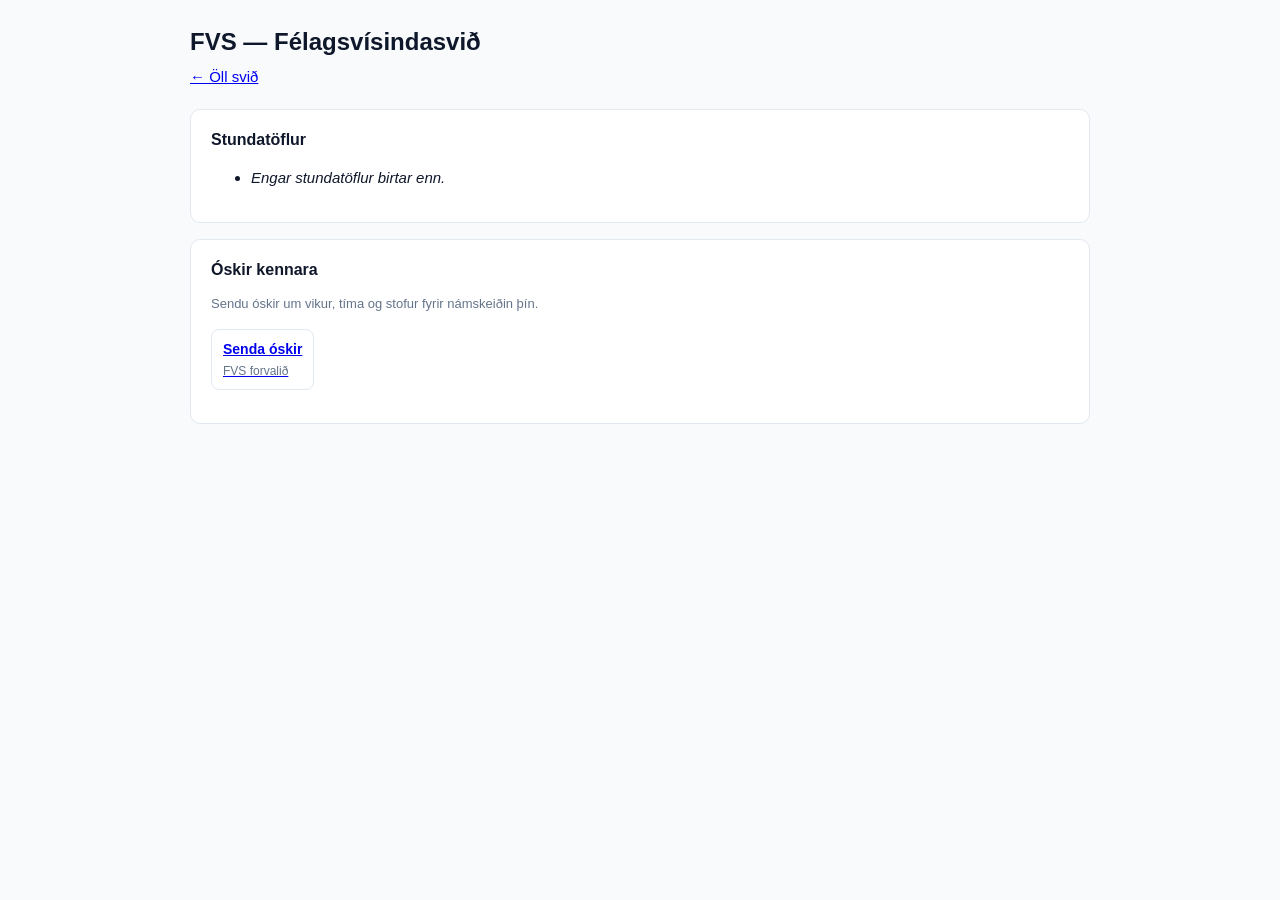
==== fvs/index.html @ bee3db54 "Timetable site: faculty pages, PDFs and the teacher-wishes page Static site for GitHub Pages. Facult" ====
<!doctype html>
<html lang="is">
<head>
<meta charset="utf-8">
<meta name="viewport" content="width=device-width, initial-scale=1">
<title>Stundatöflur — FVS</title>
<link rel="stylesheet" href="../oskir/style.css">
</head>
<body>

<header class="page-head">
  <h1>FVS — Félagsvísindasvið</h1>
  <p class="lede"><a href="../">&larr; Öll svið</a></p>
</header>

<main>
  <section class="card">
    <h2>Stundatöflur</h2>
    <!-- One link per PDF in pdf/, listed by hand. GitHub Pages serves
         static files only - there is no directory index to generate this
         from, and a stale hand-written link is easier to notice than a
         file that quietly stopped being published. -->
    <ul>
      <li><em>Engar stundatöflur birtar enn.</em></li>
      <!-- <li><a href="pdf/fvs-hugbunadarverkfraedi-1ar.pdf">Hugbúnaðarverkfræði 1. ár</a></li> -->
    </ul>
  </section>

  <section class="card">
    <h2>Óskir kennara</h2>
    <p class="hint">Sendu óskir um vikur, tíma og stofur fyrir námskeiðin þín.</p>
    <p><a class="room-btn" href="../oskir/?school=fvs" style="display:inline-flex">
      <span class="room-name">Senda óskir</span>
      <span class="room-meta">FVS forvalið</span></a></p>
  </section>
</main>

</body>
</html>
---- oskir/style.css ----
/* Deliberately close to Spoi's own dialogs (TeacherRequest.html,
   Stundatoflur.html): same neutral surface, same blue accent, same
   tri-state colours for a slot. A teacher who has seen one should not have
   to learn the other. */
:root {
  --bg: #f8fafc;
  --surface: #ffffff;
  --border: #e2e8f0;
  --border-strong: #cbd5e1;
  --text: #0f172a;
  --muted: #64748b;
  --accent: #2563eb;
  --accent-soft: #dbeafe;
  --prefer: #16a34a;
  --prefer-soft: #dcfce7;
  --avoid: #dc2626;
  --avoid-soft: #fee2e2;
  --radius: 10px;
}

* { box-sizing: border-box; }

body {
  margin: 0;
  padding: 24px 16px 64px;
  background: var(--bg);
  color: var(--text);
  font: 15px/1.5 -apple-system, BlinkMacSystemFont, "Segoe UI", Roboto, Helvetica, Arial, sans-serif;
}

main, .page-head { max-width: 900px; margin: 0 auto; }

.page-head h1 { margin: 0 0 6px; font-size: 24px; }
.lede { margin: 0 0 20px; color: var(--muted); max-width: 62ch; }

.card {
  background: var(--surface);
  border: 1px solid var(--border);
  border-radius: var(--radius);
  padding: 18px 20px;
  margin-bottom: 16px;
}

.card h2 {
  margin: 0 0 12px;
  font-size: 16px;
  display: flex;
  align-items: center;
  gap: 10px;
}

.step {
  display: inline-flex;
  align-items: center;
  justify-content: center;
  width: 22px;
  height: 22px;
  border-radius: 50%;
  background: var(--accent-soft);
  color: var(--accent);
  font-size: 12px;
  font-weight: 700;
  flex: none;
}

.hint { margin: 0 0 12px; color: var(--muted); font-size: 13px; }
.hint b { font-weight: 600; }

.swatch-prefer { color: var(--prefer); }
.swatch-avoid { color: var(--avoid); }

.field-row { display: flex; flex-wrap: wrap; gap: 12px; }
.field { display: flex; flex-direction: column; gap: 4px; flex: 1 1 220px; font-size: 13px; }
.field > span { color: var(--muted); }
.field small { font-weight: 400; }

select, input[type="text"], input[type="email"], textarea {
  font: inherit;
  padding: 8px 10px;
  border: 1px solid var(--border-strong);
  border-radius: 8px;
  background: var(--surface);
  color: var(--text);
  width: 100%;
}

textarea { resize: vertical; }

/* --- weeks --------------------------------------------------------- */
.week-grid { display: flex; flex-wrap: wrap; gap: 6px; }

.week-btn {
  font: inherit;
  min-width: 44px;
  padding: 7px 8px;
  border: 1px solid var(--border-strong);
  border-radius: 8px;
  background: var(--surface);
  color: var(--text);
  cursor: pointer;
}

.week-btn.selected {
  background: var(--accent);
  border-color: var(--accent);
  color: #fff;
  font-weight: 600;
}

.toolbar { margin-top: 10px; display: flex; gap: 14px; }

.link-btn {
  border: none;
  background: none;
  padding: 0;
  color: var(--accent);
  font: inherit;
  cursor: pointer;
  text-decoration: underline;
}

/* --- slot grid ----------------------------------------------------- */
/* One column per weekday plus a time gutter, mirroring Spoi's own
   slotGrid so the layout reads the same way. */
.slot-grid {
  display: grid;
  grid-template-columns: 68px repeat(5, 1fr);
  gap: 4px;
  min-width: 460px;
  overflow-x: auto;
}

.slot-head { font-size: 12px; font-weight: 600; text-align: center; color: var(--muted); padding: 4px 0; }
.slot-time { font-size: 11px; color: var(--muted); display: flex; align-items: center; }

.slot-btn {
  font: inherit;
  font-size: 11px;
  padding: 9px 2px;
  border: 1px solid var(--border);
  border-radius: 6px;
  background: var(--surface);
  color: var(--muted);
  cursor: pointer;
  min-height: 34px;
}

.slot-btn.preferred { background: var(--prefer-soft); border-color: var(--prefer); color: var(--prefer); font-weight: 600; }
.slot-btn.blocked   { background: var(--avoid-soft);  border-color: var(--avoid);  color: var(--avoid);  font-weight: 600; }

/* --- rooms --------------------------------------------------------- */
.room-list { display: grid; grid-template-columns: repeat(auto-fill, minmax(210px, 1fr)); gap: 8px; }

.room-btn {
  font: inherit;
  text-align: left;
  padding: 9px 11px;
  border: 1px solid var(--border);
  border-radius: 8px;
  background: var(--surface);
  cursor: pointer;
  display: flex;
  flex-direction: column;
  gap: 2px;
}

.room-btn .room-name { font-weight: 600; font-size: 14px; }
.room-btn .room-meta { font-size: 12px; color: var(--muted); }

.room-btn.preferred { background: var(--prefer-soft); border-color: var(--prefer); }
.room-btn.blocked   { background: var(--avoid-soft);  border-color: var(--avoid); }
.room-btn.preferred .room-meta,
.room-btn.blocked .room-meta { color: inherit; }

/* --- submit -------------------------------------------------------- */
.submit-card { display: flex; align-items: center; gap: 16px; flex-wrap: wrap; }

.primary {
  font: inherit;
  font-weight: 600;
  padding: 10px 20px;
  border: none;
  border-radius: 8px;
  background: var(--accent);
  color: #fff;
  cursor: pointer;
}

.primary:disabled { opacity: .55; cursor: default; }

.status { margin: 0; font-size: 13px; color: var(--muted); }
.status.ok { color: var(--prefer); font-weight: 600; }
.status.err { color: var(--avoid); font-weight: 600; }

@media (max-width: 560px) {
  .slot-grid { grid-template-columns: 56px repeat(5, 1fr); min-width: 420px; }
}
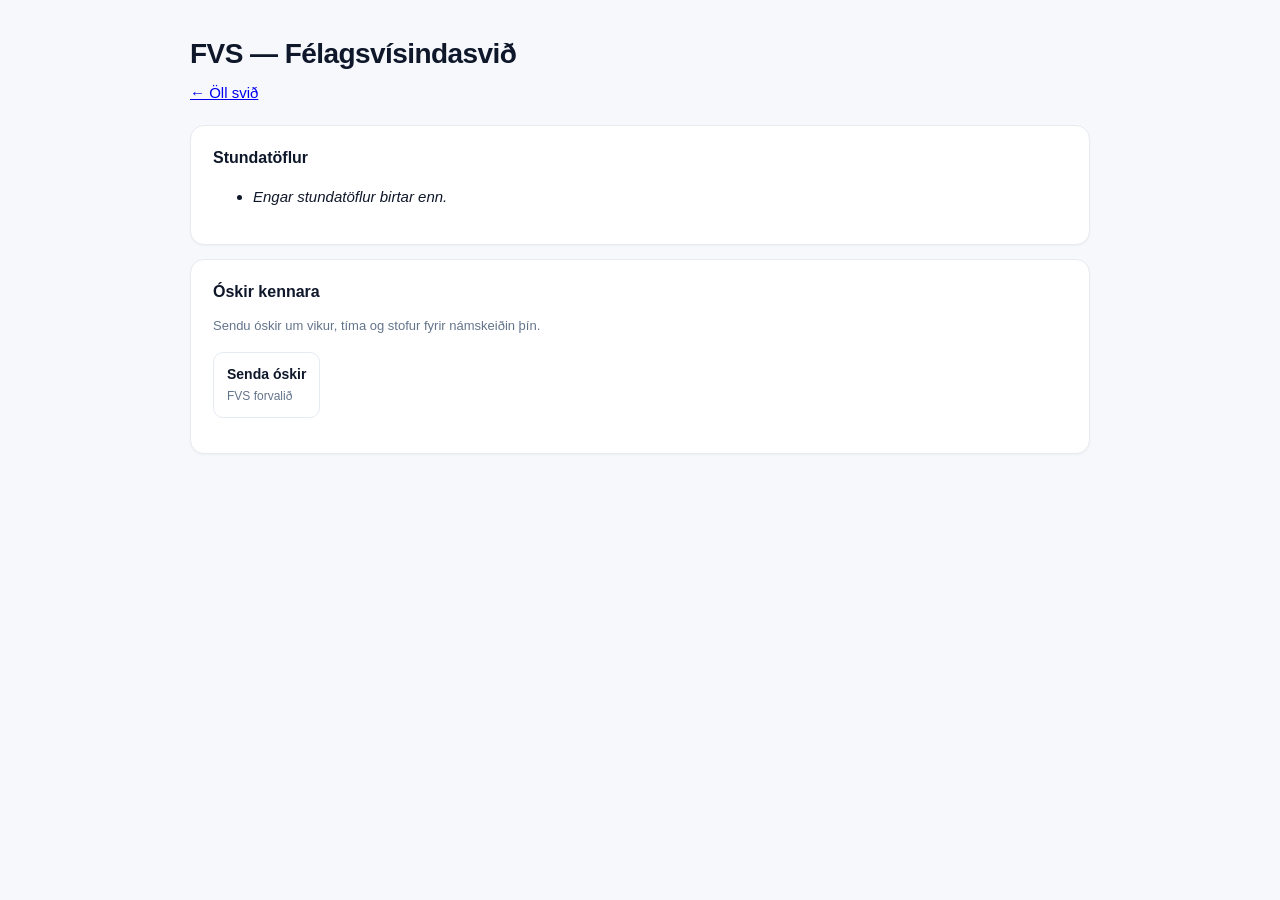
==== commit 6333d131: "Timetable lists are written by Spoi between markers Co-Authored-By: Claude Opus 5.5 <noreply@anthrop" ====
--- a/fvs/index.html
+++ b/fvs/index.html
@@ -16,14 +16,13 @@
 <main>
   <section class="card">
     <h2>Stundatöflur</h2>
-    <!-- One link per PDF in pdf/, listed by hand. GitHub Pages serves
-         static files only - there is no directory index to generate this
-         from, and a stale hand-written link is easier to notice than a
-         file that quietly stopped being published. -->
+    <!-- Written by Spoi ("Birta á vef" in Stundatöflur): everything
+         between the two spoi markers is replaced on each publish. -->
+    <!-- spoi:timetables:start -->
     <ul>
       <li><em>Engar stundatöflur birtar enn.</em></li>
-      <!-- <li><a href="pdf/fvs-hugbunadarverkfraedi-1ar.pdf">Hugbúnaðarverkfræði 1. ár</a></li> -->
     </ul>
+    <!-- spoi:timetables:end -->
   </section>
 
   <section class="card">
--- a/oskir/style.css
+++ b/oskir/style.css
@@ -3,42 +3,77 @@
    tri-state colours for a slot. A teacher who has seen one should not have
    to learn the other. */
 :root {
-  --bg: #f8fafc;
+  --bg: #f6f8fb;
   --surface: #ffffff;
-  --border: #e2e8f0;
+  --border: #e6ebf2;
   --border-strong: #cbd5e1;
   --text: #0f172a;
   --muted: #64748b;
   --accent: #2563eb;
-  --accent-soft: #dbeafe;
-  --prefer: #16a34a;
-  --prefer-soft: #dcfce7;
-  --avoid: #dc2626;
-  --avoid-soft: #fee2e2;
-  --radius: 10px;
+  --accent-soft: #e8f0fe;
+  --prefer: #15803d;
+  --prefer-soft: #e7f8ed;
+  --avoid: #be123c;
+  --avoid-soft: #fdeef1;
+  --radius: 14px;
+  --shadow-sm: 0 1px 2px rgba(15, 23, 42, .04);
+  --shadow-md: 0 4px 16px rgba(15, 23, 42, .06);
+  --ring: 0 0 0 3px rgba(37, 99, 235, .18);
+}
+
+/* Respects the reader's own setting rather than imposing one - a teacher
+   filling this in on a phone in a dark room should not be flashbanged. */
+@media (prefers-color-scheme: dark) {
+  :root {
+    --bg: #0b1220;
+    --surface: #131c2e;
+    --border: #24304a;
+    --border-strong: #35425f;
+    --text: #e8edf6;
+    --muted: #9aa8bf;
+    --accent: #6ea8fe;
+    --accent-soft: #1c2a45;
+    --prefer: #58d68d;
+    --prefer-soft: #16301f;
+    --avoid: #f87f96;
+    --avoid-soft: #35161f;
+    --shadow-sm: none;
+    --shadow-md: 0 4px 18px rgba(0, 0, 0, .35);
+    --ring: 0 0 0 3px rgba(110, 168, 254, .25);
+  }
 }
 
 * { box-sizing: border-box; }
 
 body {
   margin: 0;
-  padding: 24px 16px 64px;
+  padding: 32px 16px 72px;
   background: var(--bg);
   color: var(--text);
-  font: 15px/1.5 -apple-system, BlinkMacSystemFont, "Segoe UI", Roboto, Helvetica, Arial, sans-serif;
+  font: 15px/1.55 -apple-system, BlinkMacSystemFont, "Segoe UI", Roboto, Helvetica, Arial, sans-serif;
+  -webkit-font-smoothing: antialiased;
+}
+
+/* Every interactive element gets the same visible focus ring. Keyboard
+   users have to be able to see where they are in a form of ~70 buttons. */
+:where(button, select, input, textarea, summary, a):focus-visible {
+  outline: none;
+  box-shadow: var(--ring);
+  border-radius: 8px;
 }
 
 main, .page-head { max-width: 900px; margin: 0 auto; }
 
-.page-head h1 { margin: 0 0 6px; font-size: 24px; }
+.page-head h1 { margin: 0 0 6px; font-size: clamp(22px, 4vw, 28px); letter-spacing: -.02em; }
 .lede { margin: 0 0 20px; color: var(--muted); max-width: 62ch; }
 
 .card {
   background: var(--surface);
   border: 1px solid var(--border);
   border-radius: var(--radius);
-  padding: 18px 20px;
-  margin-bottom: 16px;
+  padding: 20px 22px;
+  margin-bottom: 14px;
+  box-shadow: var(--shadow-sm);
 }
 
 .card h2 {
@@ -51,6 +86,7 @@
 
 .step {
   display: inline-flex;
+  box-shadow: inset 0 0 0 1px rgba(37, 99, 235, .18);
   align-items: center;
   justify-content: center;
   width: 22px;
@@ -74,15 +110,18 @@
 .field > span { color: var(--muted); }
 .field small { font-weight: 400; }
 
-select, input[type="text"], input[type="email"], textarea {
-  font: inherit;
-  padding: 8px 10px;
+select, input[type="text"], input[type="email"], input[type="search"], textarea {
+  font: inherit;
+  padding: 9px 12px;
   border: 1px solid var(--border-strong);
-  border-radius: 8px;
+  border-radius: 10px;
   background: var(--surface);
   color: var(--text);
   width: 100%;
-}
+  transition: border-color .15s ease, box-shadow .15s ease;
+}
+
+select:hover, input:hover, textarea:hover { border-color: var(--accent); }
 
 textarea { resize: vertical; }
 
@@ -91,14 +130,18 @@
 
 .week-btn {
   font: inherit;
-  min-width: 44px;
-  padding: 7px 8px;
+  min-width: 46px;
+  padding: 8px;
   border: 1px solid var(--border-strong);
-  border-radius: 8px;
+  border-radius: 10px;
   background: var(--surface);
   color: var(--text);
   cursor: pointer;
-}
+  transition: transform .08s ease, background .15s ease, border-color .15s ease;
+}
+
+.week-btn:hover { border-color: var(--accent); }
+.week-btn:active { transform: scale(.94); }
 
 .week-btn.selected {
   background: var(--accent);
@@ -138,12 +181,16 @@
   font-size: 11px;
   padding: 9px 2px;
   border: 1px solid var(--border);
-  border-radius: 6px;
+  border-radius: 8px;
   background: var(--surface);
   color: var(--muted);
   cursor: pointer;
-  min-height: 34px;
-}
+  min-height: 36px;
+  transition: transform .08s ease, background .15s ease, border-color .15s ease;
+}
+
+.slot-btn:hover { border-color: var(--accent); }
+.slot-btn:active { transform: scale(.93); }
 
 .slot-btn.preferred { background: var(--prefer-soft); border-color: var(--prefer); color: var(--prefer); font-weight: 600; }
 .slot-btn.blocked   { background: var(--avoid-soft);  border-color: var(--avoid);  color: var(--avoid);  font-weight: 600; }
@@ -153,16 +200,23 @@
 
 .room-btn {
   font: inherit;
+  color: var(--text);
   text-align: left;
-  padding: 9px 11px;
+  padding: 11px 13px;
   border: 1px solid var(--border);
-  border-radius: 8px;
+  border-radius: 10px;
   background: var(--surface);
   cursor: pointer;
   display: flex;
   flex-direction: column;
   gap: 2px;
-}
+  text-decoration: none;
+  transition: transform .08s ease, background .15s ease, border-color .15s ease,
+              box-shadow .15s ease;
+}
+
+.room-btn:hover { border-color: var(--accent); box-shadow: var(--shadow-md); }
+.room-btn:active { transform: scale(.985); }
 
 .room-btn .room-name { font-weight: 600; font-size: 14px; }
 .room-btn .room-meta { font-size: 12px; color: var(--muted); }
@@ -177,14 +231,20 @@
 
 .primary {
   font: inherit;
+  font-size: 15px;
   font-weight: 600;
-  padding: 10px 20px;
+  padding: 12px 26px;
   border: none;
-  border-radius: 8px;
+  border-radius: 10px;
   background: var(--accent);
   color: #fff;
   cursor: pointer;
-}
+  box-shadow: var(--shadow-md);
+  transition: transform .08s ease, filter .15s ease;
+}
+
+.primary:hover:not(:disabled) { filter: brightness(1.06); }
+.primary:active:not(:disabled) { transform: translateY(1px); }
 
 .primary:disabled { opacity: .55; cursor: default; }
 
@@ -195,3 +255,96 @@
 @media (max-width: 560px) {
   .slot-grid { grid-template-columns: 56px repeat(5, 1fr); min-width: 420px; }
 }
+
+/* --- summary -------------------------------------------------------- */
+/* Nothing about a tri-state button says what the page will actually
+   SEND, and a submission that silently carried no selections looks
+   identical to a successful one. This is the last thing read before the
+   button, so an empty line is noticed before it becomes an empty column
+   in the sheet. */
+.summary { display: flex; flex-direction: column; gap: 6px; font-size: 13px; }
+.summary-row { display: flex; gap: 8px; }
+.summary-label { color: var(--muted); flex: 0 0 120px; }
+.summary-value { flex: 1; }
+.summary-value.empty { color: var(--avoid); }
+
+/* --- search beyond the course's own list ---------------------------- */
+/* Collapsed by default: most teachers want one of the rooms already
+   offered, and an open search box invites treating the curated list as
+   optional. Opening it is a deliberate act. */
+.more-rooms {
+  margin-top: 16px;
+  border-top: 1px solid var(--border);
+  padding-top: 14px;
+}
+
+.more-rooms > summary {
+  cursor: pointer;
+  font-size: 13px;
+  font-weight: 600;
+  color: var(--accent);
+  list-style: none;
+}
+
+.more-rooms > summary::-webkit-details-marker { display: none; }
+.more-rooms > summary::before { content: '+ '; }
+.more-rooms[open] > summary::before { content: '\2212 '; }
+.more-rooms[open] > summary { margin-bottom: 10px; }
+.more-rooms #roomSearchResults { margin-top: 10px; }
+
+/* --- course combobox ------------------------------------------------ */
+/* The results float over the card rather than pushing it down, so the
+   page does not jump on every keystroke. */
+.combo { position: relative; }
+
+.combo-results {
+  position: absolute;
+  top: 100%;
+  left: 0;
+  right: 0;
+  z-index: 20;
+  margin: 4px 0 0;
+  padding: 4px;
+  list-style: none;
+  background: var(--surface);
+  border: 1px solid var(--border-strong);
+  border-radius: 10px;
+  box-shadow: var(--shadow-md);
+  max-height: 300px;
+  overflow-y: auto;
+}
+
+.combo-item {
+  padding: 9px 11px;
+  border-radius: 8px;
+  cursor: pointer;
+  font-size: 14px;
+}
+
+/* .active is the keyboard cursor; hover is the mouse. They look the same
+   on purpose - there is only ever one candidate. */
+.combo-item:hover,
+.combo-item.active { background: var(--accent-soft); color: var(--accent); }
+
+.combo-empty { padding: 9px 11px; font-size: 13px; color: var(--muted); }
+
+/* --- week buttons carry their date ---------------------------------- */
+/* The number alone reads as a teaching week ("week 3 of my course"), which
+   is a different date for every programme. The Monday underneath settles
+   it without a paragraph of explanation. */
+.week-btn {
+  display: flex;
+  flex-direction: column;
+  align-items: center;
+  gap: 1px;
+  line-height: 1.15;
+  padding: 6px 8px;
+}
+
+.week-no { font-weight: 600; }
+.week-date { font-size: 10px; opacity: .65; font-variant-numeric: tabular-nums; }
+.week-btn.selected .week-date { opacity: .85; }
+
+/* Not an error yet - the teacher has simply not finished. Amber rather
+   than red, and only on the count that is short. */
+.hint-warn { color: var(--avoid); font-weight: 600; }
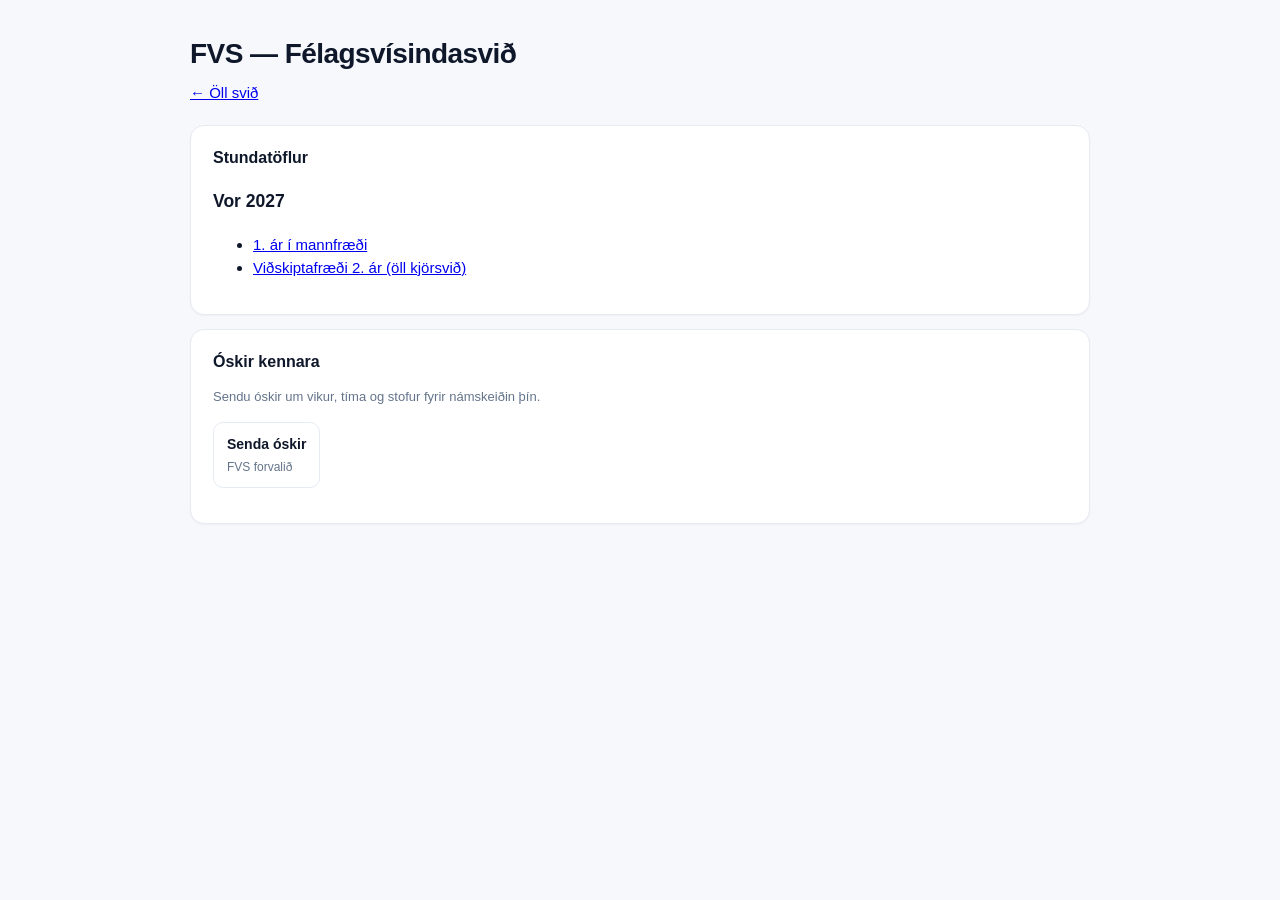
==== commit f380b2ea: "Stundatöflur fvs/vor-2027: 2 birtar" ====
--- a/fvs/index.html
+++ b/fvs/index.html
@@ -19,8 +19,10 @@
     <!-- Written by Spoi ("Birta á vef" in Stundatöflur): everything
          between the two spoi markers is replaced on each publish. -->
     <!-- spoi:timetables:start -->
+    <h3>Vor 2027</h3>
     <ul>
-      <li><em>Engar stundatöflur birtar enn.</em></li>
+      <li><a href="vor-2027/1-ar-i-mannfraedi.html">1. ár í mannfræði</a></li>
+      <li><a href="vor-2027/vidskiptafraedi-2-ar-oll-kjorsvid.html">Viðskiptafræði 2. ár (öll kjörsvið)</a></li>
     </ul>
     <!-- spoi:timetables:end -->
   </section>
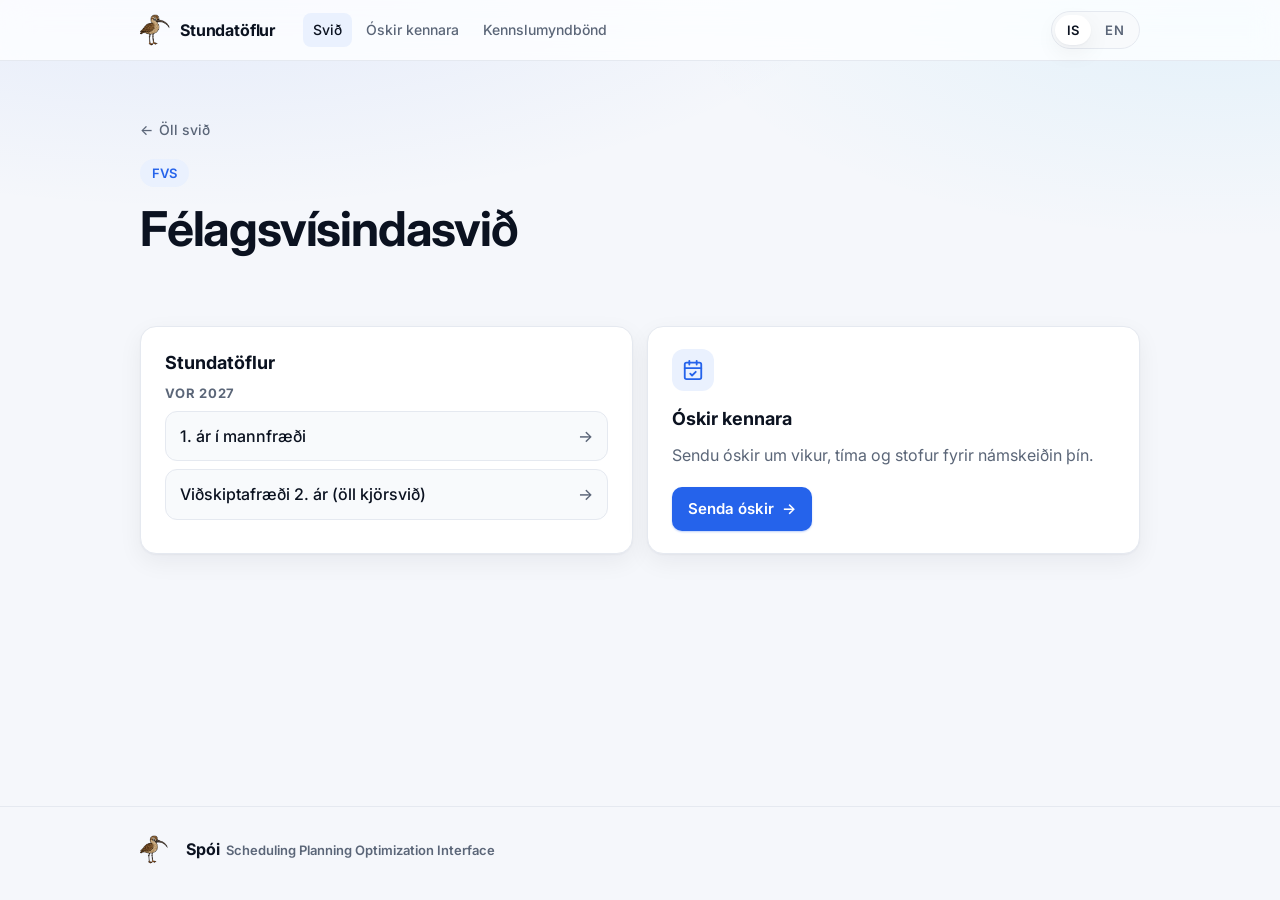
==== commit 6345e596: "New look for the site, with an IS/EN switch Shared assets/site.css and site.js: a sticky top bar wit" ====
--- a/fvs/index.html
+++ b/fvs/index.html
@@ -3,19 +3,44 @@
 <head>
 <meta charset="utf-8">
 <meta name="viewport" content="width=device-width, initial-scale=1">
-<title>Stundatöflur — FVS</title>
-<link rel="stylesheet" href="../oskir/style.css">
+<title>Stundatöflur – FVS</title>
+<link rel="icon" href="../spoi.png">
+<link rel="preconnect" href="https://fonts.googleapis.com">
+<link rel="preconnect" href="https://fonts.gstatic.com" crossorigin>
+<link href="https://fonts.googleapis.com/css2?family=Inter:wght@400;500;600;700;800&display=swap" rel="stylesheet">
+<link rel="stylesheet" href="../assets/site.css">
+<script src="../assets/site.js"></script>
 </head>
 <body>
-
-<header class="page-head">
-  <h1>FVS — Félagsvísindasvið</h1>
-  <p class="lede"><a href="../">&larr; Öll svið</a></p>
+<header class="topbar">
+  <div class="wrap">
+    <a class="brand" href="../"><img src="../spoi.png" alt=""><span class="i18n" lang="is">Stundatöflur</span><span class="i18n" lang="en">Timetables</span></a>
+    <nav class="nav">
+      <a href="../#svid" aria-current="page"><span class="i18n" lang="is">Svið</span><span class="i18n" lang="en">Schools</span></a>
+      <a href="../oskir/"><span class="i18n" lang="is">Óskir kennara</span><span class="i18n" lang="en">Teacher wishes</span></a>
+      <a href="../kennsla/"><span class="i18n" lang="is">Kennslumyndbönd</span><span class="i18n" lang="en">Tutorials</span></a>
+    </nav>
+    <div class="lang-switch" role="group" aria-label="Tungumál / Language">
+      <button type="button" data-lang="is" aria-pressed="true">IS</button>
+      <button type="button" data-lang="en" aria-pressed="false">EN</button>
+    </div>
+  </div>
 </header>
 
 <main>
-  <section class="card">
-    <h2>Stundatöflur</h2>
+  <section class="hero">
+    <div class="wrap">
+      <a class="crumb" href="../">← <span class="i18n" lang="is">Öll svið</span><span class="i18n" lang="en">All schools</span></a><br>
+      <span class="eyebrow">FVS</span>
+      <h1><span class="i18n" lang="is">Félagsvísindasvið</span><span class="i18n" lang="en">School of Social Sciences</span></h1>
+    </div>
+  </section>
+
+  <section class="section">
+    <div class="wrap grid-2">
+      <div class="card">
+        <h2><span class="i18n" lang="is">Stundatöflur</span><span class="i18n" lang="en">Timetables</span></h2>
+        <div class="timetable-list">
     <!-- Written by Spoi ("Birta á vef" in Stundatöflur): everything
          between the two spoi markers is replaced on each publish. -->
     <!-- spoi:timetables:start -->
@@ -25,16 +50,23 @@
       <li><a href="vor-2027/vidskiptafraedi-2-ar-oll-kjorsvid.html">Viðskiptafræði 2. ár (öll kjörsvið)</a></li>
     </ul>
     <!-- spoi:timetables:end -->
-  </section>
-
-  <section class="card">
-    <h2>Óskir kennara</h2>
-    <p class="hint">Sendu óskir um vikur, tíma og stofur fyrir námskeiðin þín.</p>
-    <p><a class="room-btn" href="../oskir/?school=fvs" style="display:inline-flex">
-      <span class="room-name">Senda óskir</span>
-      <span class="room-meta">FVS forvalið</span></a></p>
+          <p class="empty"><span class="i18n" lang="is">Engar stundatöflur birtar enn.</span><span class="i18n" lang="en">No timetables published yet.</span></p>
+        </div>
+      </div>
+      <div class="card feature">
+        <div class="icon"><svg width="22" height="22" viewBox="0 0 24 24" fill="none" stroke="currentColor" stroke-width="2" stroke-linecap="round" stroke-linejoin="round"><rect x="3" y="4" width="18" height="18" rx="2"/><path d="M16 2v4M8 2v4M3 10h18M9 16l2 2 4-4"/></svg></div>
+        <h2><span class="i18n" lang="is">Óskir kennara</span><span class="i18n" lang="en">Teacher wishes</span></h2>
+        <p><span class="i18n" lang="is">Sendu óskir um vikur, tíma og stofur fyrir námskeiðin þín.</span><span class="i18n" lang="en">Send your wishes for weeks, times and rooms for your courses.</span></p>
+        <div class="actions"><a class="btn" href="../oskir/?school=fvs"><span class="i18n" lang="is">Senda óskir</span><span class="i18n" lang="en">Send wishes</span> →</a></div>
+      </div>
+    </div>
   </section>
 </main>
-
+<footer class="footer compact">
+  <div class="wrap">
+    <img src="../spoi.png" alt="">
+    <div><strong>Spói</strong><span class="tagline">Scheduling Planning Optimization Interface</span></div>
+  </div>
+</footer>
 </body>
 </html>
--- a/assets/site.css
+++ b/assets/site.css
@@ -0,0 +1,147 @@
+/* The static pages: front page, faculty pages, tutorials, 404. The
+   teachers' wishes page (oskir/) is an app with its own stylesheet. */
+:root {
+  --bg: #f5f7fb;
+  --bg-glow: radial-gradient(1200px 500px at 15% -10%, rgba(37, 99, 235, .10), transparent 60%),
+             radial-gradient(900px 400px at 95% 0%, rgba(14, 165, 233, .08), transparent 60%);
+  --surface: #ffffff;
+  --surface-2: #f8fafc;
+  --border: #e5e9f0;
+  --border-strong: #d4dae3;
+  --text: #0b1220;
+  --muted: #5b6678;
+  --accent: #2563eb;
+  --accent-2: #0ea5e9;
+  --accent-soft: #eaf1fe;
+  --radius: 16px;
+  --shadow: 0 1px 2px rgba(15, 23, 42, .04), 0 8px 24px rgba(15, 23, 42, .06);
+  --shadow-hover: 0 2px 4px rgba(15, 23, 42, .05), 0 14px 34px rgba(15, 23, 42, .10);
+  --topbar: rgba(255, 255, 255, .78);
+}
+@media (prefers-color-scheme: dark) {
+  :root {
+    --bg: #0a0f1a;
+    --bg-glow: radial-gradient(1200px 500px at 15% -10%, rgba(59, 130, 246, .16), transparent 60%),
+               radial-gradient(900px 400px at 95% 0%, rgba(14, 165, 233, .10), transparent 60%);
+    --surface: #111827;
+    --surface-2: #0f172a;
+    --border: #1f2a3c;
+    --border-strong: #2c3a52;
+    --text: #e8edf6;
+    --muted: #9aa8bf;
+    --accent: #6ea8fe;
+    --accent-2: #38bdf8;
+    --accent-soft: #172440;
+    --shadow: 0 1px 2px rgba(0, 0, 0, .3);
+    --shadow-hover: 0 8px 28px rgba(0, 0, 0, .45);
+    --topbar: rgba(10, 15, 26, .75);
+  }
+}
+
+* { box-sizing: border-box; }
+html { -webkit-text-size-adjust: 100%; }
+body {
+  margin: 0; min-height: 100vh; display: flex; flex-direction: column;
+  background: var(--bg-glow), var(--bg); background-attachment: fixed;
+  color: var(--text); font: 16px/1.55 Inter, ui-sans-serif, system-ui, -apple-system, "Segoe UI", Roboto, sans-serif;
+  -webkit-font-smoothing: antialiased;
+}
+a { color: var(--accent); text-decoration: none; }
+code { white-space: nowrap; font-size: .92em; }
+a:hover { text-decoration: underline; }
+:focus-visible { outline: 3px solid color-mix(in srgb, var(--accent) 45%, transparent); outline-offset: 2px; border-radius: 6px; }
+
+/* Language: both are in the page, one is shown. */
+html:not([data-lang="en"]) .i18n[lang="en"], html[data-lang="en"] .i18n[lang="is"] { display: none; }
+
+.wrap { width: 100%; max-width: 1040px; margin: 0 auto; padding: 0 20px; }
+
+/* --- Top bar --------------------------------------------------------- */
+.topbar {
+  position: sticky; top: 0; z-index: 10;
+  background: var(--topbar); backdrop-filter: saturate(160%) blur(14px); -webkit-backdrop-filter: saturate(160%) blur(14px);
+  border-bottom: 1px solid var(--border);
+}
+.topbar .wrap { display: flex; align-items: center; gap: 20px; height: 60px; }
+.brand { display: flex; align-items: center; gap: 10px; color: var(--text); font-weight: 700; letter-spacing: -.01em; }
+.brand:hover { text-decoration: none; }
+.brand img { width: 30px; height: auto; }
+.nav { display: flex; gap: 4px; margin-left: 8px; }
+.nav a { color: var(--muted); font-size: 14px; font-weight: 500; padding: 6px 10px; border-radius: 8px; }
+.nav a:hover, .nav a[aria-current="page"] { color: var(--text); background: var(--accent-soft); text-decoration: none; }
+.lang-switch { margin-left: auto; display: inline-flex; padding: 3px; gap: 2px; border-radius: 999px;
+  background: var(--surface-2); border: 1px solid var(--border); }
+.lang-switch button { font: inherit; font-size: 13px; font-weight: 600; letter-spacing: .02em; color: var(--muted);
+  border: 0; background: transparent; padding: 5px 12px; border-radius: 999px; cursor: pointer; }
+.lang-switch button[aria-pressed="true"] { background: var(--surface); color: var(--text); box-shadow: var(--shadow); }
+@media (max-width: 680px) { .nav { display: none; } }
+
+/* --- Hero ------------------------------------------------------------ */
+.hero { padding: 56px 0 28px; }
+.eyebrow { display: inline-flex; align-items: center; gap: 8px; font-size: 13px; font-weight: 600; color: var(--accent);
+  background: var(--accent-soft); padding: 4px 12px; border-radius: 999px; margin-bottom: 16px; }
+.hero h1 { font-size: clamp(32px, 5vw, 48px); line-height: 1.1; letter-spacing: -.025em; margin: 0 0 14px; }
+.hero h1 .grad { background: linear-gradient(90deg, var(--accent), var(--accent-2)); -webkit-background-clip: text;
+  background-clip: text; color: transparent; }
+.hero p.lede { font-size: 18px; color: var(--muted); max-width: 62ch; margin: 0; }
+.crumb { display: inline-flex; gap: 6px; font-size: 14px; font-weight: 500; margin-bottom: 18px; color: var(--muted); }
+
+/* --- Sections and cards ---------------------------------------------- */
+main { flex: 1; padding-bottom: 32px; }
+.section { margin: 28px 0; }
+.section-head { display: flex; align-items: baseline; justify-content: space-between; gap: 12px; margin-bottom: 14px; }
+.section-head h2 { font-size: 20px; letter-spacing: -.01em; margin: 0; }
+.section-head p { margin: 0; color: var(--muted); font-size: 14px; }
+
+.card { background: var(--surface); border: 1px solid var(--border); border-radius: var(--radius); box-shadow: var(--shadow);
+  padding: 22px 24px; }
+.card h2 { margin: 0 0 6px; font-size: 18px; }
+.card p { color: var(--muted); margin: 0; }
+
+.grid { display: grid; gap: 14px; grid-template-columns: repeat(auto-fill, minmax(230px, 1fr)); }
+.grid-2 { display: grid; gap: 14px; grid-template-columns: repeat(auto-fit, minmax(300px, 1fr)); }
+
+.tile { position: relative; display: flex; flex-direction: column; gap: 4px; padding: 20px 22px; color: var(--text);
+  background: var(--surface); border: 1px solid var(--border); border-radius: var(--radius); box-shadow: var(--shadow);
+  transition: transform .15s ease, box-shadow .15s ease, border-color .15s ease; }
+.tile:hover { text-decoration: none; transform: translateY(-2px); box-shadow: var(--shadow-hover); border-color: var(--border-strong); }
+.tile .code { font-size: 22px; font-weight: 750; letter-spacing: -.02em; }
+.tile .name { color: var(--muted); font-size: 14px; }
+.tile .arrow { position: absolute; right: 18px; top: 20px; color: var(--muted); transition: transform .15s ease, color .15s ease; }
+.tile:hover .arrow { transform: translateX(3px); color: var(--accent); }
+
+.feature { display: flex; flex-direction: column; gap: 10px; }
+.feature .icon { width: 42px; height: 42px; border-radius: 12px; display: grid; place-items: center;
+  background: var(--accent-soft); color: var(--accent); }
+.feature h2 { margin: 4px 0 0; }
+.feature .actions { margin-top: auto; padding-top: 10px; }
+
+.btn { display: inline-flex; align-items: center; gap: 8px; font-weight: 600; font-size: 15px; padding: 10px 16px;
+  border-radius: 10px; background: var(--accent); color: #fff; box-shadow: 0 1px 2px rgba(37, 99, 235, .3);
+  transition: filter .15s ease, transform .15s ease; }
+.btn:hover { text-decoration: none; filter: brightness(1.08); transform: translateY(-1px); }
+@media (prefers-color-scheme: dark) { .btn { color: #0a0f1a; } }
+
+/* Timetables Spoi publishes into a faculty page (between its markers). */
+.timetable-list h3 { font-size: 13px; text-transform: uppercase; letter-spacing: .06em; color: var(--muted);
+  margin: 18px 0 8px; }
+.timetable-list h3:first-of-type { margin-top: 4px; }
+.timetable-list ul { list-style: none; margin: 0; padding: 0; display: grid; gap: 8px; }
+.timetable-list li a { display: flex; align-items: center; justify-content: space-between; gap: 12px; padding: 12px 14px;
+  border: 1px solid var(--border); border-radius: 12px; color: var(--text); font-weight: 500; background: var(--surface-2);
+  transition: border-color .15s ease, background .15s ease; }
+.timetable-list li a::after { content: "→"; color: var(--muted); }
+.timetable-list li a:hover { text-decoration: none; border-color: var(--accent); background: var(--accent-soft); }
+.timetable-list li em { color: var(--muted); }
+.timetable-list .empty { display: none; color: var(--muted); }
+.timetable-list:not(:has(ul)) .empty { display: block; }
+
+/* --- Footer ---------------------------------------------------------- */
+.footer { border-top: 1px solid var(--border); padding: 28px 0 36px; color: var(--muted); font-size: 14px; }
+.footer .wrap { display: flex; gap: 18px; align-items: flex-start; }
+.footer img { width: 56px; height: auto; flex: none; }
+.footer strong { color: var(--text); font-size: 16px; }
+.footer .tagline { font-size: 13px; font-weight: 600; margin-left: 6px; }
+.footer p { margin: 6px 0 0; max-width: 72ch; }
+.footer.compact .wrap { align-items: center; }
+.footer.compact img { width: 28px; }
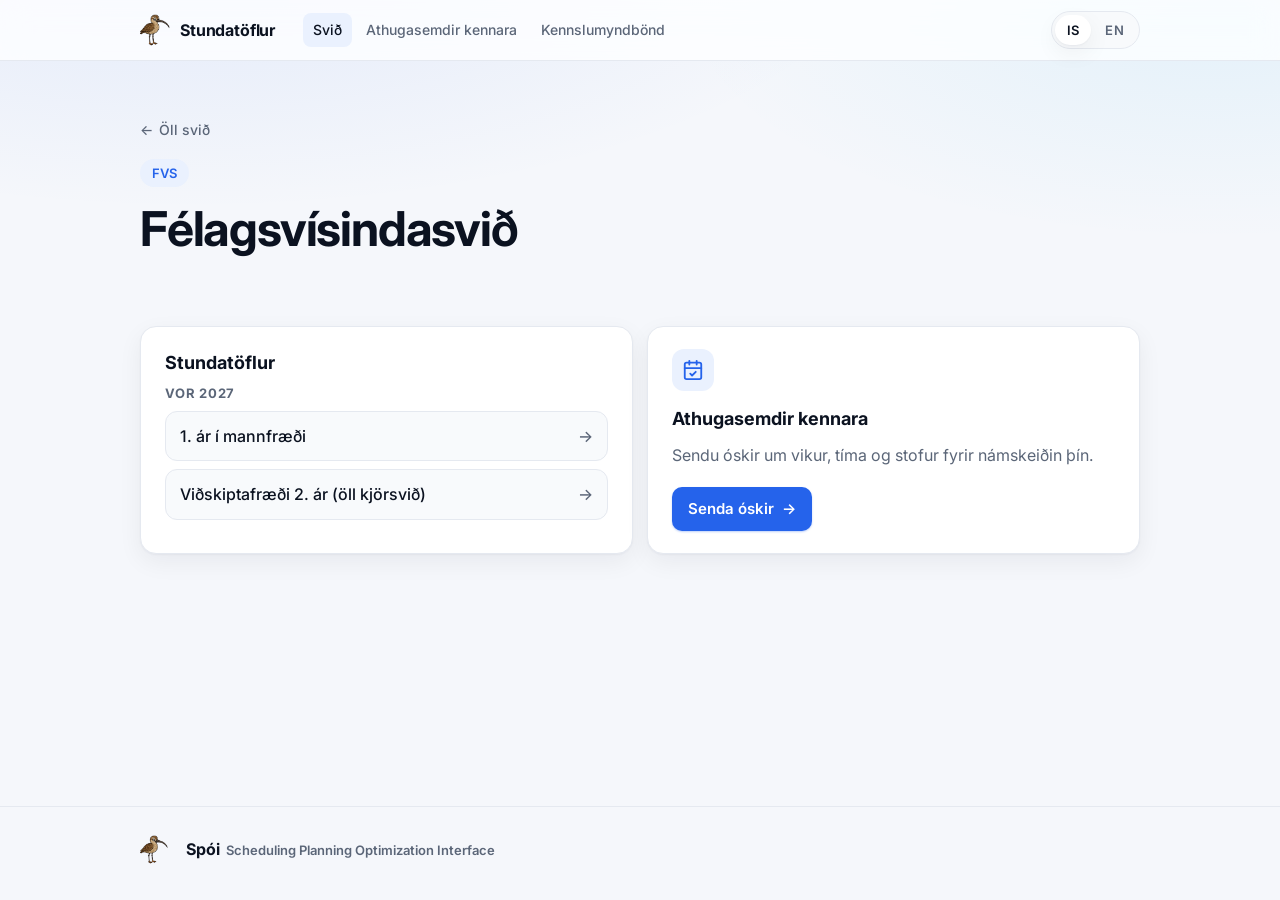
==== commit ff206357: "Wording: Athugasemdir kennara instead of Óskir kennara Co-Authored-By: Claude Opus 5.5 <noreply@anth" ====
--- a/fvs/index.html
+++ b/fvs/index.html
@@ -17,7 +17,7 @@
     <a class="brand" href="../"><img src="../spoi.png" alt=""><span class="i18n" lang="is">Stundatöflur</span><span class="i18n" lang="en">Timetables</span></a>
     <nav class="nav">
       <a href="../#svid" aria-current="page"><span class="i18n" lang="is">Svið</span><span class="i18n" lang="en">Schools</span></a>
-      <a href="../oskir/"><span class="i18n" lang="is">Óskir kennara</span><span class="i18n" lang="en">Teacher wishes</span></a>
+      <a href="../oskir/"><span class="i18n" lang="is">Athugasemdir kennara</span><span class="i18n" lang="en">Teacher wishes</span></a>
       <a href="../kennsla/"><span class="i18n" lang="is">Kennslumyndbönd</span><span class="i18n" lang="en">Tutorials</span></a>
     </nav>
     <div class="lang-switch" role="group" aria-label="Tungumál / Language">
@@ -55,7 +55,7 @@
       </div>
       <div class="card feature">
         <div class="icon"><svg width="22" height="22" viewBox="0 0 24 24" fill="none" stroke="currentColor" stroke-width="2" stroke-linecap="round" stroke-linejoin="round"><rect x="3" y="4" width="18" height="18" rx="2"/><path d="M16 2v4M8 2v4M3 10h18M9 16l2 2 4-4"/></svg></div>
-        <h2><span class="i18n" lang="is">Óskir kennara</span><span class="i18n" lang="en">Teacher wishes</span></h2>
+        <h2><span class="i18n" lang="is">Athugasemdir kennara</span><span class="i18n" lang="en">Teacher wishes</span></h2>
         <p><span class="i18n" lang="is">Sendu óskir um vikur, tíma og stofur fyrir námskeiðin þín.</span><span class="i18n" lang="en">Send your wishes for weeks, times and rooms for your courses.</span></p>
         <div class="actions"><a class="btn" href="../oskir/?school=fvs"><span class="i18n" lang="is">Senda óskir</span><span class="i18n" lang="en">Send wishes</span> →</a></div>
       </div>
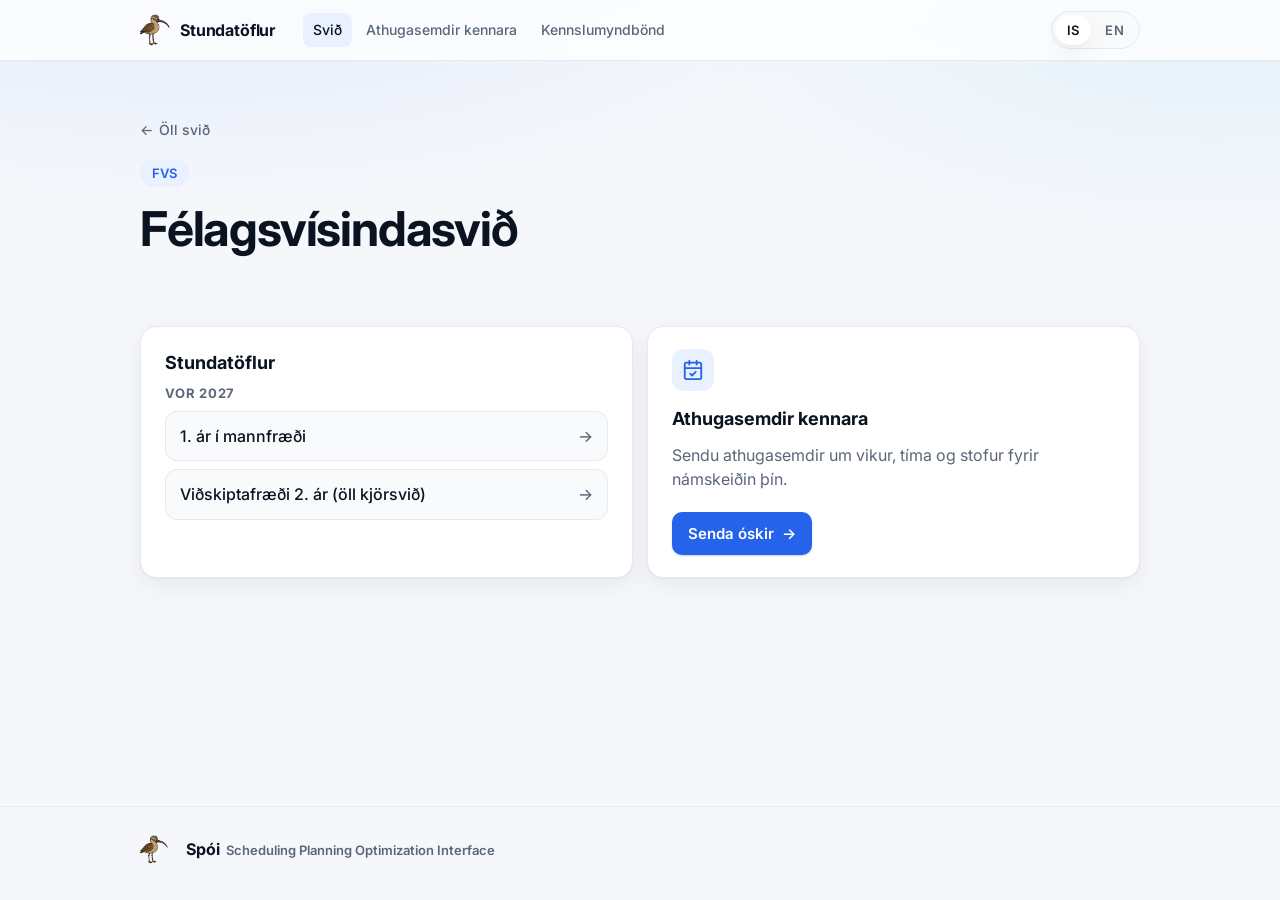
==== commit a33c881c: "Survey: athugasemdir instead of óskir throughout Co-Authored-By: Claude Opus 5.5 <noreply@anthropic." ====
--- a/fvs/index.html
+++ b/fvs/index.html
@@ -56,7 +56,7 @@
       <div class="card feature">
         <div class="icon"><svg width="22" height="22" viewBox="0 0 24 24" fill="none" stroke="currentColor" stroke-width="2" stroke-linecap="round" stroke-linejoin="round"><rect x="3" y="4" width="18" height="18" rx="2"/><path d="M16 2v4M8 2v4M3 10h18M9 16l2 2 4-4"/></svg></div>
         <h2><span class="i18n" lang="is">Athugasemdir kennara</span><span class="i18n" lang="en">Teacher wishes</span></h2>
-        <p><span class="i18n" lang="is">Sendu óskir um vikur, tíma og stofur fyrir námskeiðin þín.</span><span class="i18n" lang="en">Send your wishes for weeks, times and rooms for your courses.</span></p>
+        <p><span class="i18n" lang="is">Sendu athugasemdir um vikur, tíma og stofur fyrir námskeiðin þín.</span><span class="i18n" lang="en">Send your wishes for weeks, times and rooms for your courses.</span></p>
         <div class="actions"><a class="btn" href="../oskir/?school=fvs"><span class="i18n" lang="is">Senda óskir</span><span class="i18n" lang="en">Send wishes</span> →</a></div>
       </div>
     </div>
